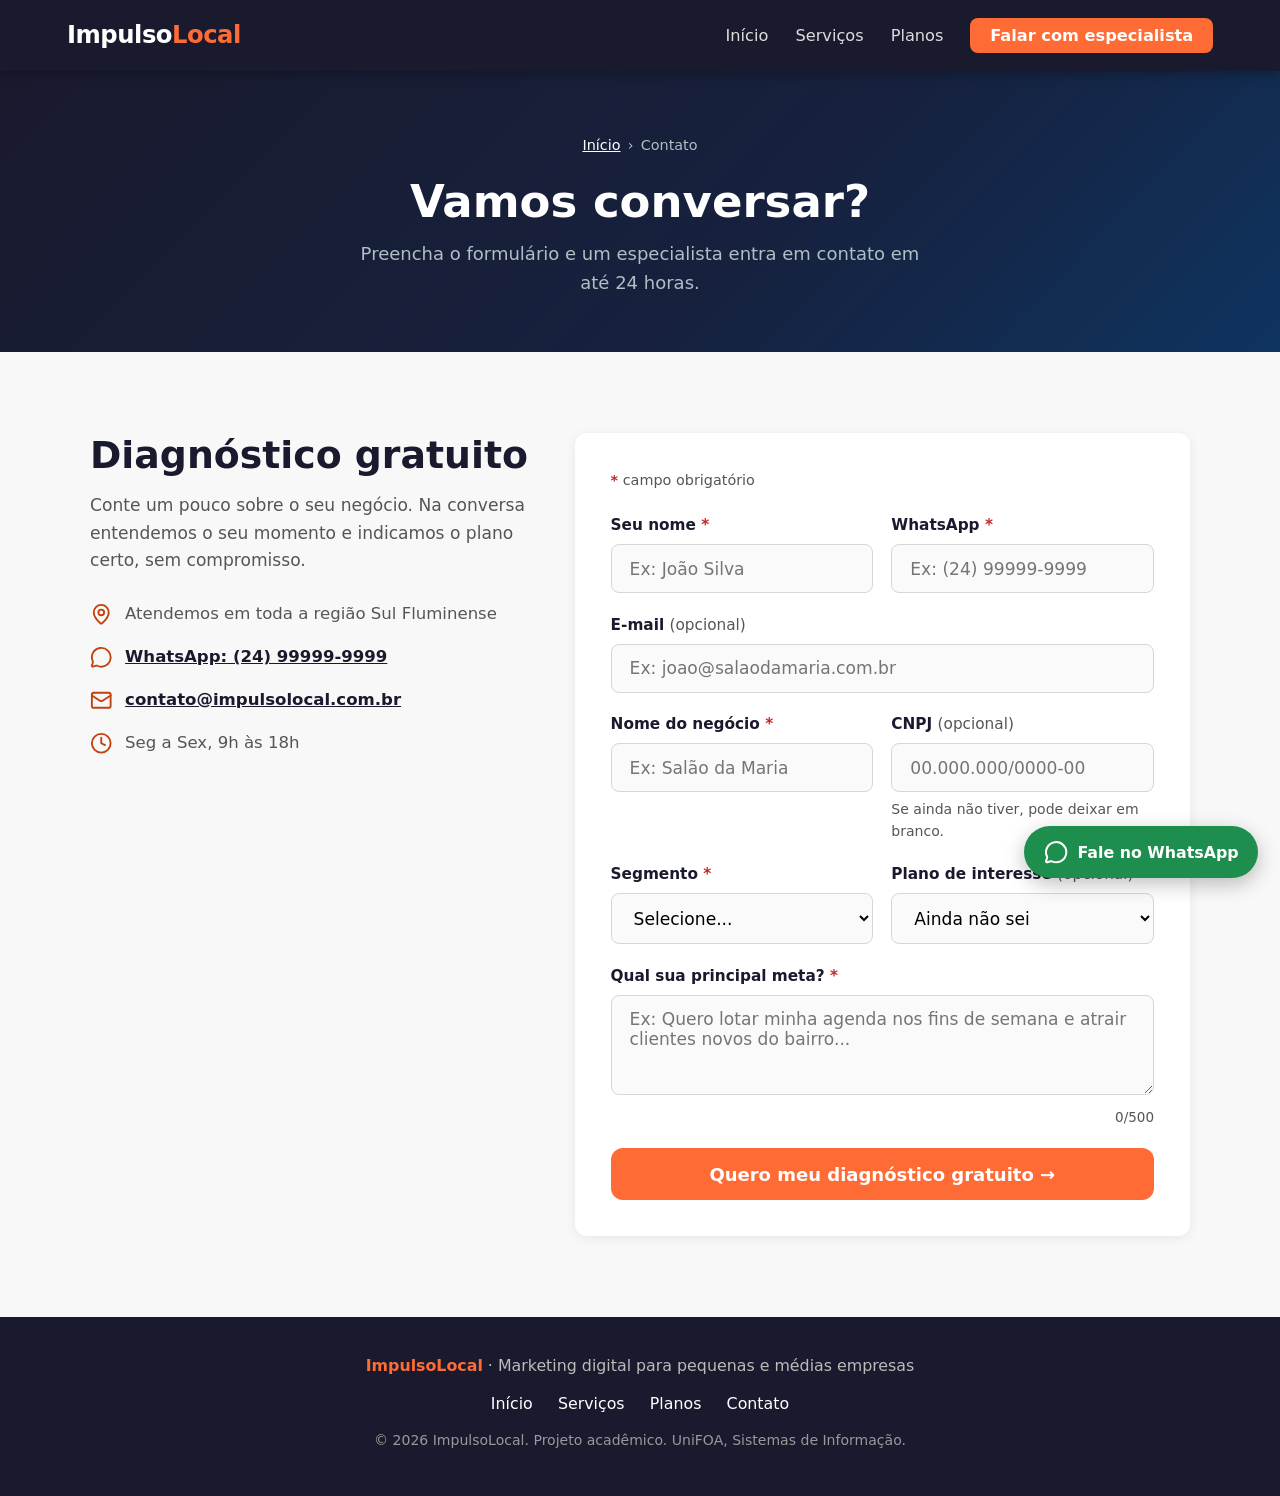
==== Projeto-pequenos-negocios/contato.html @ 8b4b6181 "Add files via upload" ====
<!DOCTYPE html>
<html lang="pt-BR">
<head>
  <meta charset="UTF-8" />
  <meta name="viewport" content="width=device-width, initial-scale=1.0" />
  <meta name="description" content="Peça seu diagnóstico gratuito." />
  <title>Contato · ImpulsoLocal</title>
  <link rel="stylesheet" href="css/style.css" />
</head>
<body>

  <!-- NAVBAR (igual em todas as páginas) -->
  <nav aria-label="Menu principal">
    <div class="nav-inner">
      <a href="index.html" class="logo">Impulso<span>Local</span></a>
      <button class="menu-toggle" id="menuToggle" aria-expanded="false" aria-controls="navLinks" aria-label="Abrir menu">
        <svg class="icon icon-abrir" viewBox="0 0 24 24" aria-hidden="true"><path d="M4 5h16"/><path d="M4 12h16"/><path d="M4 19h16"/></svg>
        <svg class="icon icon-fechar" viewBox="0 0 24 24" aria-hidden="true"><path d="M18 6 6 18"/><path d="m6 6 12 12"/></svg>
      </button>
      <ul class="nav-links" id="navLinks">
        <li><a href="index.html">Início</a></li>
        <li><a href="servicos.html">Serviços</a></li>
        <li><a href="planos.html">Planos</a></li>
        <li><a href="contato.html" class="nav-cta" aria-current="page">Falar com especialista</a></li>
      </ul>
    </div>
  </nav>

  <!-- CABEÇALHO DA PÁGINA -->
  <header class="page-header">
    <ol class="breadcrumb" aria-label="Você está em">
      <li><a href="index.html">Início</a></li>
      <li aria-current="page">Contato</li>
    </ol>
    <h1>Vamos conversar?</h1>
    <p>Preencha o formulário e um especialista entra em contato em até 24 horas.</p>
  </header>

  <main>
    <section class="bg-cinza">
      <div class="container">
        <div class="form-grid">

          <!-- Informações de contato -->
          <aside class="form-info">
            <h2 class="section-title">Diagnóstico gratuito</h2>
            <p>Conte um pouco sobre o seu negócio. Na conversa entendemos o seu momento e indicamos o plano certo, sem compromisso.</p>
            <div class="contact-item"><svg class="icon" viewBox="0 0 24 24" aria-hidden="true"><path d="M20 10c0 4.993-5.539 10.193-7.399 11.799a1 1 0 0 1-1.202 0C9.539 20.193 4 14.993 4 10a8 8 0 0 1 16 0"/><circle cx="12" cy="10" r="3"/></svg><span>Atendemos em toda a região Sul Fluminense</span></div>
            <div class="contact-item"><svg class="icon" viewBox="0 0 24 24" aria-hidden="true"><path d="M2.992 16.342a2 2 0 0 1 .094 1.167l-1.065 3.29a1 1 0 0 0 1.236 1.168l3.413-.998a2 2 0 0 1 1.099.092 10 10 0 1 0-4.777-4.719"/></svg><a href="https://wa.me/5524999999999?text=Ol%C3%A1!%20Vim%20pelo%20site%20e%20quero%20saber%20mais%20sobre%20a%20ImpulsoLocal." target="_blank" rel="noopener">WhatsApp: (24) 99999-9999</a></div>
            <div class="contact-item"><svg class="icon" viewBox="0 0 24 24" aria-hidden="true"><path d="m22 7-8.991 5.727a2 2 0 0 1-2.009 0L2 7"/><rect x="2" y="4" width="20" height="16" rx="2"/></svg><a href="mailto:contato@impulsolocal.com.br">contato@impulsolocal.com.br</a></div>
            <div class="contact-item"><svg class="icon" viewBox="0 0 24 24" aria-hidden="true"><circle cx="12" cy="12" r="10"/><path d="M12 6v6l4 2"/></svg><span>Seg a Sex, 9h às 18h</span></div>
          </aside>

          <!-- Formulário -->
          <div class="form-box">
            <form id="leadForm" novalidate>
              <p class="form-legenda"><span class="obrigatorio" aria-hidden="true">*</span> campo obrigatório</p>

              <!-- Aparece quando o visitante já enviou um pedido antes -->
              <div class="aviso-dados" id="avisoDados" role="status">
                <span>Preenchemos com os dados do seu último pedido.</span>
                <button type="button" class="link-botao" id="limparDados">Limpar formulário</button>
              </div>

              <div class="form-row">
                <div class="form-group">
                  <label for="nome">Seu nome <span class="obrigatorio" aria-hidden="true">*</span></label>
                  <input type="text" id="nome" name="nome" placeholder="Ex: João Silva" autocomplete="name" required aria-describedby="erro-nome" />
                  <p class="msg-erro" id="erro-nome" aria-live="polite"></p>
                </div>
                <div class="form-group">
                  <label for="whatsapp">WhatsApp <span class="obrigatorio" aria-hidden="true">*</span></label>
                  <input type="text" id="whatsapp" name="whatsapp" placeholder="Ex: (24) 99999-9999" inputmode="numeric" maxlength="15" autocomplete="tel-national" required aria-describedby="erro-whatsapp" />
                  <p class="msg-erro" id="erro-whatsapp" aria-live="polite"></p>
                </div>
              </div>

              <div class="form-group">
                <label for="email">E-mail <span class="opcional">(opcional)</span></label>
                <input type="email" id="email" name="email" placeholder="Ex: joao@salaodamaria.com.br" autocomplete="email" aria-describedby="erro-email" />
                <p class="msg-erro" id="erro-email" aria-live="polite"></p>
              </div>

              <div class="form-row">
                <div class="form-group">
                  <label for="empresa">Nome do negócio <span class="obrigatorio" aria-hidden="true">*</span></label>
                  <input type="text" id="empresa" name="empresa" placeholder="Ex: Salão da Maria" autocomplete="organization" required aria-describedby="erro-empresa" />
                  <p class="msg-erro" id="erro-empresa" aria-live="polite"></p>
                </div>
                <div class="form-group">
                  <label for="cnpj">CNPJ <span class="opcional">(opcional)</span></label>
                  <input type="text" id="cnpj" name="cnpj" placeholder="00.000.000/0000-00" inputmode="numeric" maxlength="18" aria-describedby="erro-cnpj dica-cnpj" />
                  <p class="dica" id="dica-cnpj">Se ainda não tiver, pode deixar em branco.</p>
                  <p class="msg-erro" id="erro-cnpj" aria-live="polite"></p>
                </div>
              </div>

              <div class="form-row">
                <div class="form-group">
                  <label for="segmento">Segmento <span class="obrigatorio" aria-hidden="true">*</span></label>
                  <select id="segmento" name="segmento" required aria-describedby="erro-segmento">
                    <option value="">Selecione...</option>
                  <option>Restaurante / Lanchonete</option>
                  <option>Salão de Beleza / Barbearia</option>
                  <option>Academia / Crossfit</option>
                  <option>Clínica / Saúde</option>
                  <option>Loja de Roupas / Moda</option>
                  <option>Oficina / Auto</option>
                  <option>Imobiliária</option>
                  <option>Educação / Cursos</option>
                  <option>Outro</option>
                  </select>
                  <p class="msg-erro" id="erro-segmento" aria-live="polite"></p>
                </div>
                <div class="form-group">
                  <label for="plano">Plano de interesse <span class="opcional">(opcional)</span></label>
                  <select id="plano" name="plano">
                    <option value="">Ainda não sei</option>
                    <option value="inicial">Starter · 1 canal</option>
                    <option value="crescimento">Crescimento · 2 canais</option>
                    <option value="profissional">Profissional · todos os canais</option>
                  </select>
                </div>
              </div>

              <div class="form-group">
                <label for="meta">Qual sua principal meta? <span class="obrigatorio" aria-hidden="true">*</span></label>
                <textarea id="meta" name="meta" maxlength="500" placeholder="Ex: Quero lotar minha agenda nos fins de semana e atrair clientes novos do bairro..." required aria-describedby="erro-meta contador-meta"></textarea>
                <p class="contador" id="contador-meta">0/500</p>
                <p class="msg-erro" id="erro-meta" aria-live="polite"></p>
              </div>

              <div class="form-acoes">
                <button type="submit" class="btn-primary btn-submit" id="btnEnviar">Quero meu diagnóstico gratuito →</button>
                <button type="button" class="btn-primary btn-outline btn-cancelar" id="btnCancelar">Cancelar envio</button>
              </div>
            </form>

            <!-- Tela de sucesso -->
            <div class="form-success" id="formSuccess" role="status" tabindex="-1">
              <div class="success-icon"><svg class="icon" viewBox="0 0 24 24" aria-hidden="true"><path d="M20 6 9 17l-5-5"/></svg></div>
              <h2>Pedido enviado, <span id="nomeSucesso"></span>!</h2>
              <p>Nossa equipe vai chamar você no WhatsApp <strong id="zapSucesso"></strong> em até 24 horas.</p>
              <div class="success-acoes">
                <button type="button" class="btn-primary btn-outline" id="btnCorrigir">Corrigir meus dados</button>
                <button type="button" class="btn-primary" id="btnNovo">Enviar outro pedido</button>
              </div>
            </div>
          </div>

        </div>
      </div>
    </section>
  </main>

  <!-- RODAPÉ -->
  <footer>
    <p><strong>ImpulsoLocal</strong> · Marketing digital para pequenas e médias empresas</p>
    <ul class="footer-links">
      <li><a href="index.html">Início</a></li>
      <li><a href="servicos.html">Serviços</a></li>
      <li><a href="planos.html">Planos</a></li>
      <li><a href="contato.html">Contato</a></li>
    </ul>
    <p class="copy">© <span id="ano">2026</span> ImpulsoLocal. Projeto acadêmico. UniFOA, Sistemas de Informação.</p>
  </footer>

  <!-- Botão flutuante: caminho alternativo para quem não quer preencher formulário -->
  <a href="https://wa.me/5524999999999?text=Ol%C3%A1!%20Vim%20pelo%20site%20e%20quero%20saber%20mais%20sobre%20a%20ImpulsoLocal." class="whatsapp-float" target="_blank" rel="noopener" aria-label="Conversar pelo WhatsApp (abre em nova aba)">
    <svg class="icon" viewBox="0 0 24 24" aria-hidden="true"><path d="M2.992 16.342a2 2 0 0 1 .094 1.167l-1.065 3.29a1 1 0 0 0 1.236 1.168l3.413-.998a2 2 0 0 1 1.099.092 10 10 0 1 0-4.777-4.719"/></svg>
    <span class="rotulo">Fale no WhatsApp</span>
  </a>

  <script src="js/main.js"></script>
  <script src="js/formulario.js"></script>
</body>
</html>
---- Projeto-pequenos-negocios/css/style.css ----
/* =========================================================
   ImpulsoLocal · Folha de estilos única do site
   Organização:
     1. Variáveis e reset
     2. Componentes globais (botões, títulos, ícones)
     3. Navbar + menu hambúrguer
     4. Seções da Home
     5. Página Serviços
     6. Página Planos
     7. Página Contato (formulário)
     8. Rodapé e botão flutuante de WhatsApp
     9. Responsividade (media queries)
   Todos os layouts de grade usam FLEXBOX (display:flex + flex-wrap).
   ========================================================= */

/* ---------- 1. Variáveis e reset ---------- */
*, *::before, *::after { box-sizing: border-box; margin: 0; padding: 0; }

:root {
  --laranja: #FF6B35;
  --laranja-escuro: #E05520;
  --laranja-texto: #C2410C;   /* laranja escuro para TEXTO sobre fundo claro (contraste 5,2:1) */
  --azul: #1A1A2E;
  --azul-medio: #16213E;
  --cinza-claro: #F8F8F8;
  --cinza-texto: #555;
  --branco: #fff;
  --erro: #C62828;
  --sucesso: #2E7D32;
  --radius: 12px;
  --sombra: 0 2px 12px rgba(0, 0, 0, .06);
}

html {
  scroll-behavior: smooth;
  font-size: 18px; /* veio do antigo corpo.css: base maior = leitura mais fácil */
}

body {
  font-family: 'Segoe UI', system-ui, sans-serif;
  color: #222;
  background: var(--branco);
  line-height: 1.6;
}

img, svg { display: block; }

/* Foco visível para quem navega pelo teclado */
a:focus-visible,
button:focus-visible,
input:focus-visible,
select:focus-visible,
textarea:focus-visible {
  outline: 3px solid var(--laranja);
  outline-offset: 2px;
}

/* Texto só para leitores de tela */
.sr-only {
  position: absolute; width: 1px; height: 1px;
  overflow: hidden; clip: rect(0 0 0 0); white-space: nowrap;
}

/* ---------- 2. Componentes globais ---------- */
.container { max-width: 1100px; margin: 0 auto; }
section { padding: 4.5rem 1.5rem; }

.section-title {
  font-size: clamp(1.5rem, 3vw, 2.1rem);
  font-weight: 800;
  margin-bottom: .8rem;
  color: var(--azul);
  line-height: 1.2;
}
.section-sub {
  color: var(--cinza-texto);
  max-width: 560px;
  font-size: 1rem;
}
.text-center { text-align: center; }
.text-center .section-sub { margin: 0 auto; }

.icon {
  width: 1em; height: 1em;
  stroke: currentColor; fill: none;
  stroke-width: 2; stroke-linecap: round; stroke-linejoin: round;
  flex-shrink: 0;
}

.btn-primary,
.btn-secondary {
  display: inline-flex;
  align-items: center;
  justify-content: center;
  gap: .5rem;
  padding: .85rem 1.8rem;
  border-radius: var(--radius);
  font-weight: 700;
  font-size: 1rem;
  font-family: inherit;
  text-decoration: none;
  cursor: pointer;
  transition: background .2s, transform .15s, border-color .2s, color .2s;
}
.btn-primary {
  background: var(--laranja);
  color: var(--branco);
  border: none;
}
.btn-primary:hover { background: var(--laranja-escuro); transform: translateY(-2px); }
.btn-secondary {
  background: transparent;
  color: var(--branco);
  border: 2px solid rgba(255, 255, 255, .4);
  font-weight: 600;
}
.btn-secondary:hover { border-color: var(--laranja); color: var(--laranja); }

/* Botão "contorno" para fundos claros */
.btn-outline {
  background: transparent;
  color: var(--azul);
  border: 2px solid var(--azul);
}
.btn-outline:hover { background: var(--azul); color: var(--branco); }

/* Cabeçalho das páginas internas */
.page-header {
  background: linear-gradient(135deg, var(--azul) 0%, var(--azul-medio) 60%, #0f3460 100%);
  color: var(--branco);
  text-align: center;
  padding: 3.5rem 1.5rem 3rem;
}
.page-header h1 { font-size: clamp(1.7rem, 4vw, 2.5rem); font-weight: 900; line-height: 1.2; margin-bottom: .6rem; }
.page-header p { color: #b0bec5; max-width: 560px; margin: 0 auto; }

/* Trilha de navegação (onde estou?) */
.breadcrumb {
  display: flex;
  justify-content: center;
  gap: .4rem;
  list-style: none;
  font-size: .8rem;
  color: #b0bec5;
  margin-bottom: 1rem;
}
.breadcrumb a { color: #fff; }
.breadcrumb li + li::before { content: "›"; margin-right: .4rem; }

/* ---------- 3. Navbar + menu hambúrguer ---------- */
nav {
  position: sticky;
  top: 0;
  z-index: 100;
  background: var(--azul);
  box-shadow: 0 2px 12px rgba(0, 0, 0, .3);
}
.nav-inner {
  max-width: 1200px;
  margin: 0 auto;
  padding: .9rem 1.5rem;
  display: flex;
  justify-content: space-between;
  align-items: center;
  gap: 1rem;
}
.logo {
  font-size: 1.35rem;
  font-weight: 800;
  color: var(--branco);
  letter-spacing: -0.5px;
  text-decoration: none;
}
.logo span { color: var(--laranja); }

.nav-links {
  display: flex;
  align-items: center;
  gap: 1.5rem;
  list-style: none;
}
.nav-links a {
  color: #ddd;
  text-decoration: none;
  font-size: .9rem;
  padding: .3rem 0;
  border-bottom: 2px solid transparent;
  transition: color .2s, border-color .2s;
}
.nav-links a:hover { color: var(--laranja); }
/* Página atual destacada (aria-current="page") */
.nav-links a[aria-current="page"] { color: var(--branco); border-bottom-color: var(--laranja); }

.nav-cta {
  background: var(--laranja);
  color: var(--branco) !important;
  padding: .45rem 1.1rem !important;
  border-radius: 8px;
  font-weight: 700;
  border-bottom: none !important;
}
.nav-cta:hover { background: var(--laranja-escuro); }

.menu-toggle {
  display: none; /* só aparece no celular */
  background: none;
  border: 2px solid rgba(255, 255, 255, .3);
  border-radius: 8px;
  color: var(--branco);
  padding: .35rem;
  cursor: pointer;
  font-size: 1.4rem;
}
.menu-toggle .icon-fechar { display: none; }
.menu-toggle[aria-expanded="true"] .icon-abrir { display: none; }
.menu-toggle[aria-expanded="true"] .icon-fechar { display: block; }

/* ---------- 4. Seções da Home ---------- */
.hero {
  background: linear-gradient(135deg, var(--azul) 0%, var(--azul-medio) 60%, #0f3460 100%);
  color: var(--branco);
  padding: 5.5rem 1.5rem 5rem;
  text-align: center;
}
.hero h1 {
  font-size: clamp(1.9rem, 5vw, 3.1rem);
  font-weight: 900;
  line-height: 1.15;
  max-width: 860px;
  margin: 0 auto 1.2rem;
}
.hero h1 em { font-style: normal; color: var(--laranja); }
.hero p {
  font-size: 1.05rem;
  color: #b0bec5;
  max-width: 560px;
  margin: 0 auto 2.3rem;
}
.hero-btns { display: flex; gap: 1rem; justify-content: center; flex-wrap: wrap; }

/* Barra de números: texto em azul sobre laranja (contraste 6:1, antes era 2,9:1) */
.stats-bar {
  background: var(--laranja);
  display: flex;
  justify-content: center;
  flex-wrap: wrap;
  gap: 1.5rem 3rem;
  padding: 1.3rem 1.5rem;
}
.stat { text-align: center; color: var(--azul); flex: 0 1 auto; }
.stat strong { display: block; font-size: 1.6rem; font-weight: 900; line-height: 1.2; }
.stat span { font-size: .85rem; font-weight: 600; }

/* Como funciona */
.bg-cinza { background: var(--cinza-claro); }
.steps-grid {
  display: flex;
  flex-wrap: wrap;
  gap: 1.5rem;
  margin-top: 2.5rem;
}
.step-card {
  flex: 1 1 220px;
  background: var(--branco);
  border-radius: var(--radius);
  padding: 2rem 1.5rem;
  text-align: center;
  box-shadow: var(--sombra);
  border-top: 4px solid var(--laranja);
  transition: transform .2s, box-shadow .2s;
}
.step-card:hover { transform: translateY(-4px); box-shadow: 0 8px 24px rgba(0, 0, 0, .1); }
.step-num {
  width: 48px; height: 48px;
  border-radius: 50%;
  background: var(--azul);
  color: var(--branco);
  font-size: 1.2rem;
  font-weight: 800;
  display: flex; align-items: center; justify-content: center;
  margin: 0 auto 1rem;
}
.step-card h3 { font-size: 1.05rem; font-weight: 700; margin-bottom: .5rem; color: var(--azul); }
.step-card p { font-size: .9rem; color: var(--cinza-texto); }

/* Para quem (antes ficava no corpo.css, agora em Flexbox) */
.audience-grid {
  list-style: none;
  display: flex;
  flex-wrap: wrap;
  justify-content: center;
  gap: 1.2rem;
  max-width: 820px;
  margin: 2.5rem auto 0;
}
.audience-item {
  flex: 1 1 220px;
  max-width: 260px;
  background: var(--branco);
  border-radius: var(--radius);
  padding: 1.5rem 1rem;
  text-align: center;
  box-shadow: var(--sombra);
  font-weight: 600;
  color: var(--azul);
  font-size: .95rem;
  transition: background .2s, color .2s;
}
.audience-item:hover { background: var(--azul); color: var(--branco); }
.audience-item .icon { width: 2.2rem; height: 2.2rem; margin: 0 auto .6rem; color: var(--laranja); }

/* Chamadas para as páginas internas */
.preview-grid {
  display: flex;
  flex-wrap: wrap;
  gap: 1.5rem;
  margin-top: 2.5rem;
}
.preview-card {
  flex: 1 1 300px;
  border: 1px solid #e3e3e3;
  border-radius: var(--radius);
  padding: 2rem;
  text-align: left;
  display: flex;
  flex-direction: column;
  gap: .8rem;
}
.preview-card h3 { color: var(--azul); font-size: 1.15rem; }
.preview-card p { color: var(--cinza-texto); font-size: .92rem; flex-grow: 1; }
.preview-card .btn-primary,
.preview-card .btn-outline { align-self: flex-start; }

/* Depoimentos */
.bg-azul { background: var(--azul); color: var(--branco); }
.bg-azul .section-title { color: var(--branco); }
.depo-grid {
  display: flex;
  flex-wrap: wrap;
  gap: 1.5rem;
  margin-top: 2.5rem;
  text-align: left;
}
.depo-card {
  flex: 1 1 280px;
  background: rgba(255, 255, 255, .05);
  border: 1px solid rgba(255, 255, 255, .12);
  border-radius: var(--radius);
  padding: 1.8rem;
  display: flex;
  flex-direction: column;
}
.depo-stars { color: var(--laranja); font-size: 1.1rem; margin-bottom: .8rem; letter-spacing: 2px; }
.depo-text { font-size: .95rem; color: #ddd; margin-bottom: 1.2rem; font-style: italic; flex-grow: 1; }
.depo-author { display: flex; align-items: center; gap: .8rem; }
.depo-avatar {
  width: 42px; height: 42px;
  border-radius: 50%;
  background: var(--laranja);
  display: flex; align-items: center; justify-content: center;
  font-weight: 800;
  color: var(--azul);
  flex-shrink: 0;
}
.depo-name { font-weight: 700; font-size: .95rem; }
.depo-biz { font-size: .82rem; color: #aab; }

/* CTA final */
.cta-section {
  background: linear-gradient(135deg, var(--laranja) 0%, var(--laranja-escuro) 100%);
  color: var(--azul);
  text-align: center;
  padding: 4.5rem 1.5rem;
}
.cta-section h2 { font-size: clamp(1.5rem, 3vw, 2.3rem); font-weight: 900; margin-bottom: 1rem; }
.cta-section p { font-size: 1.02rem; max-width: 520px; margin: 0 auto 2.2rem; font-weight: 500; }
.cta-section .btn-primary { background: var(--azul); color: var(--branco); font-size: 1.05rem; padding: 1rem 2.4rem; }
.cta-section .btn-primary:hover { background: #0a0a1a; }

/* ---------- 5. Página Serviços ---------- */
.services-grid {
  display: flex;
  flex-wrap: wrap;
  gap: 1.5rem;
  margin-top: 2.5rem;
  text-align: left;
}
.service-card {
  flex: 1 1 290px;
  background: var(--branco);
  border: 1px solid #e3e3e3;
  border-radius: var(--radius);
  padding: 1.8rem;
  display: flex;
  flex-direction: column;
  transition: border-color .2s, box-shadow .2s;
}
.service-card:hover { border-color: var(--laranja); box-shadow: 0 4px 20px rgba(255, 107, 53, .12); }
.service-icon {
  width: 3rem; height: 3rem;
  border-radius: 10px;
  background: rgba(255, 107, 53, .12);
  color: var(--laranja-texto);
  display: flex; align-items: center; justify-content: center;
  font-size: 1.5rem;
  margin-bottom: 1rem;
}
.service-card h3 { font-size: 1.05rem; font-weight: 700; color: var(--azul); margin-bottom: .5rem; }
.service-card p { font-size: .9rem; color: var(--cinza-texto); flex-grow: 1; }
.service-tag {
  align-self: flex-start;
  margin-top: .9rem;
  font-size: .75rem;
  background: rgba(255, 107, 53, .12);
  color: var(--laranja-texto);
  padding: .2rem .6rem;
  border-radius: 6px;
  font-weight: 700;
}

/* ---------- 6. Página Planos ---------- */
/* Alternador mensal / anual */
.billing-toggle {
  display: inline-flex;
  background: var(--branco);
  border: 2px solid #e3e3e3;
  border-radius: 999px;
  padding: .3rem;
  margin-top: 1.8rem;
  gap: .3rem;
}
.billing-toggle button {
  border: none;
  background: transparent;
  font-family: inherit;
  font-size: .9rem;
  font-weight: 600;
  color: var(--cinza-texto);
  padding: .5rem 1.2rem;
  border-radius: 999px;
  cursor: pointer;
}
.billing-toggle button[aria-pressed="true"] { background: var(--azul); color: var(--branco); }
.billing-toggle .desconto { color: var(--sucesso); font-size: .78rem; }
.billing-toggle button[aria-pressed="true"] .desconto { color: #9be7a0; }

.plans-grid {
  display: flex;
  flex-wrap: wrap;
  justify-content: center;
  align-items: flex-start;
  gap: 1.5rem;
  margin-top: 3rem;
  text-align: left;
}
.plan-card {
  flex: 1 1 290px;
  max-width: 360px;
  border: 2px solid #e3e3e3;
  border-radius: var(--radius);
  padding: 2rem 1.8rem;
  position: relative;
  background: var(--branco);
  transition: transform .2s;
}
.plan-card:hover { transform: translateY(-4px); }
.plan-card.destaque { border-color: var(--laranja); box-shadow: 0 8px 32px rgba(255, 107, 53, .2); }
.plan-badge {
  position: absolute;
  top: -14px; left: 50%;
  transform: translateX(-50%);
  background: var(--azul);
  color: var(--branco);
  font-size: .75rem;
  font-weight: 700;
  padding: .25rem .8rem;
  border-radius: 20px;
  white-space: nowrap;
}
.plan-name { font-size: 1.15rem; font-weight: 800; color: var(--azul); }
.plan-porte {
  display: inline-block;
  font-size: .78rem;
  font-weight: 700;
  color: var(--laranja-texto);
  background: rgba(255, 107, 53, .12);
  padding: .15rem .55rem;
  border-radius: 6px;
  margin-top: .3rem;
}
.plan-price { font-size: 2.1rem; font-weight: 900; color: var(--azul); margin: .7rem 0 0; line-height: 1.2; }
.plan-price .valor { font-size: inherit; font-weight: inherit; color: inherit; }
.plan-price span:not(.valor) { font-size: 1rem; font-weight: 400; color: var(--cinza-texto); }
.plan-cobranca { font-size: .8rem; color: var(--cinza-texto); min-height: 1.3em; }
.plan-desc { font-size: .9rem; color: var(--cinza-texto); margin: .8rem 0 1rem; }

.plan-features { list-style: none; margin-bottom: .6rem; }
.plan-features li {
  font-size: .9rem;
  color: #333;
  padding: .4rem 0;
  border-bottom: 1px solid #f0f0f0;
  display: flex;
  gap: .5rem;
  align-items: flex-start;
}
.plan-features li .icon { color: var(--sucesso); margin-top: .25rem; }
.plan-features.extra { display: none; }        /* recursos em comum ficam escondidos */
.plan-features.extra.aberto { display: block; } /* ... até o usuário pedir */

.btn-ver-mais {
  background: none;
  border: none;
  font-family: inherit;
  font-size: .85rem;
  font-weight: 600;
  color: var(--laranja-texto);
  cursor: pointer;
  display: inline-flex;
  align-items: center;
  gap: .3rem;
  padding: .3rem 0;
  margin-bottom: 1.4rem;
}
.btn-ver-mais .icon { transition: transform .2s; }
.btn-ver-mais[aria-expanded="true"] .icon { transform: rotate(180deg); }

.btn-plan { display: flex; width: 100%; }

.plans-nota { margin-top: 2rem; font-size: .88rem; color: var(--cinza-texto); }

/* ---------- 7. Página Contato (formulário) ---------- */
.form-grid {
  display: flex;
  flex-wrap: wrap;
  gap: 2.5rem;
  align-items: flex-start;
}
.form-info { flex: 1 1 300px; }
.form-box { flex: 1.4 1 420px; }

.form-info p { color: var(--cinza-texto); font-size: .95rem; margin-bottom: 1.5rem; }
.contact-item { display: flex; gap: .7rem; margin-bottom: .9rem; align-items: center; }
.contact-item .icon { font-size: 1.25rem; color: var(--laranja-texto); }
.contact-item span, .contact-item a { font-size: .92rem; color: var(--cinza-texto); }
.contact-item a { color: var(--azul); font-weight: 600; }

.form-box {
  background: var(--branco);
  border-radius: var(--radius);
  padding: 2rem;
  box-shadow: 0 2px 12px rgba(0, 0, 0, .07);
}
.form-legenda { font-size: .8rem; color: var(--cinza-texto); margin-bottom: 1.2rem; }
.obrigatorio { color: var(--erro); font-weight: 700; }

.aviso-dados {
  display: none;
  background: #FFF4EE;
  border: 1px solid rgba(255, 107, 53, .35);
  border-radius: 8px;
  padding: .7rem 1rem;
  font-size: .85rem;
  color: var(--azul);
  margin-bottom: 1.2rem;
  justify-content: space-between;
  align-items: center;
  gap: 1rem;
  flex-wrap: wrap;
}
.aviso-dados.visivel { display: flex; }
.link-botao {
  background: none; border: none; padding: 0;
  font-family: inherit; font-size: inherit; font-weight: 700;
  color: var(--laranja-texto);
  text-decoration: underline;
  cursor: pointer;
}

.form-row { display: flex; flex-wrap: wrap; gap: 0 1rem; }
.form-row .form-group { flex: 1 1 200px; }
.form-group { margin-bottom: 1.1rem; }
.form-group label { display: block; font-size: .85rem; font-weight: 600; color: var(--azul); margin-bottom: .35rem; }
.form-group .opcional { font-weight: 400; color: var(--cinza-texto); }
.form-group input,
.form-group select,
.form-group textarea {
  width: 100%;
  padding: .75rem 1rem;
  border: 1.5px solid #d6d6d6;
  border-radius: 8px;
  font-size: .95rem;
  font-family: inherit;
  transition: border-color .2s, background .2s;
  background: #fafafa;
}
.form-group input:focus,
.form-group select:focus,
.form-group textarea:focus { border-color: var(--laranja); background: var(--branco); outline: none; }
.form-group textarea { resize: vertical; min-height: 100px; }

/* Estado de erro: borda vermelha + mensagem logo abaixo do campo */
.form-group.com-erro input,
.form-group.com-erro select,
.form-group.com-erro textarea { border-color: var(--erro); background: #FFF6F6; }
.form-group.valido input,
.form-group.valido select,
.form-group.valido textarea { border-color: var(--sucesso); }
.msg-erro {
  display: flex;
  align-items: center;
  gap: .35rem;
  font-size: .8rem;
  color: var(--erro);
  margin-top: .35rem;
  min-height: 0;
}
.msg-erro:empty { display: none; }
.dica { font-size: .78rem; color: var(--cinza-texto); margin-top: .3rem; }
.contador { font-size: .75rem; color: var(--cinza-texto); text-align: right; margin-top: .2rem; }

.form-acoes { display: flex; flex-wrap: wrap; gap: .8rem; }
.btn-submit { flex: 1 1 100%; }
.btn-submit:disabled { opacity: .7; cursor: wait; transform: none; }
.btn-cancelar { display: none; flex: 1 1 100%; }
.btn-cancelar.visivel { display: inline-flex; }

.form-success {
  display: none;
  text-align: center;
  padding: 1.5rem 1rem;
  color: var(--azul);
}
.form-success.visivel { display: block; }
.success-icon {
  width: 64px; height: 64px;
  border-radius: 50%;
  background: #E8F5E9;
  color: var(--sucesso);
  display: flex; align-items: center; justify-content: center;
  font-size: 2rem;
  margin: 0 auto 1rem;
}
.form-success h2 { font-size: 1.2rem; font-weight: 800; margin-bottom: .5rem; }
.form-success p { font-size: .92rem; color: var(--cinza-texto); margin-bottom: 1.5rem; }
.success-acoes { display: flex; flex-wrap: wrap; gap: .8rem; justify-content: center; }

/* ---------- 8. Rodapé e botão flutuante ---------- */
footer {
  background: var(--azul);
  color: #bbb;
  text-align: center;
  padding: 2rem 1.5rem 2.5rem;
  font-size: .88rem;
}
footer strong { color: var(--laranja); }
.footer-links {
  display: flex;
  justify-content: center;
  flex-wrap: wrap;
  gap: .4rem 1.4rem;
  list-style: none;
  margin: .7rem 0;
}
footer a { color: #fff; text-decoration: none; }
footer a:hover { color: var(--laranja); }
.copy { font-size: .78rem; color: #999; }

.whatsapp-float {
  position: fixed;
  right: 1.2rem;
  bottom: 1.2rem;
  z-index: 90;
  display: flex;
  align-items: center;
  gap: .5rem;
  background: #1E8E4E;
  color: var(--branco);
  text-decoration: none;
  font-weight: 700;
  font-size: .88rem;
  padding: .75rem 1.1rem;
  border-radius: 999px;
  box-shadow: 0 6px 20px rgba(0, 0, 0, .25);
  transition: transform .2s, background .2s;
}
.whatsapp-float:hover { transform: translateY(-3px); background: #17733F; }
.whatsapp-float .icon { font-size: 1.35rem; }

/* ---------- 9. Responsividade ---------- */
/* Tablet e celular: navegação vira menu hambúrguer */
@media (max-width: 860px) {
  .menu-toggle { display: flex; }

  .nav-links {
    display: none;                 /* fechado por padrão */
    position: absolute;
    top: 100%;
    left: 0;
    right: 0;
    flex-direction: column;        /* Flexbox em coluna no celular */
    align-items: stretch;
    gap: 0;
    background: var(--azul);
    padding: .5rem 1.5rem 1.2rem;
    box-shadow: 0 10px 20px rgba(0, 0, 0, .3);
  }
  .nav-links.aberto { display: flex; }
  .nav-links a {
    display: block;
    padding: .85rem 0;
    font-size: 1rem;
    border-bottom: 1px solid rgba(255, 255, 255, .08);
  }
  .nav-links a[aria-current="page"] { border-bottom-color: rgba(255, 255, 255, .08); color: var(--laranja); }
  .nav-cta { text-align: center; margin-top: .8rem; }
}

/* Celular */
@media (max-width: 600px) {
  html { font-size: 16px; }
  section { padding: 3.5rem 1.2rem; }
  .hero { padding: 4rem 1.2rem 3.5rem; }
  .hero-btns a { flex: 1 1 100%; }
  .stats-bar { gap: 1rem 2rem; }
  .stat { flex: 1 1 40%; }
  .form-box { padding: 1.4rem; }
  .whatsapp-float .rotulo { display: none; }  /* só o ícone, para não cobrir o conteúdo */
  .whatsapp-float { padding: .85rem; }
}
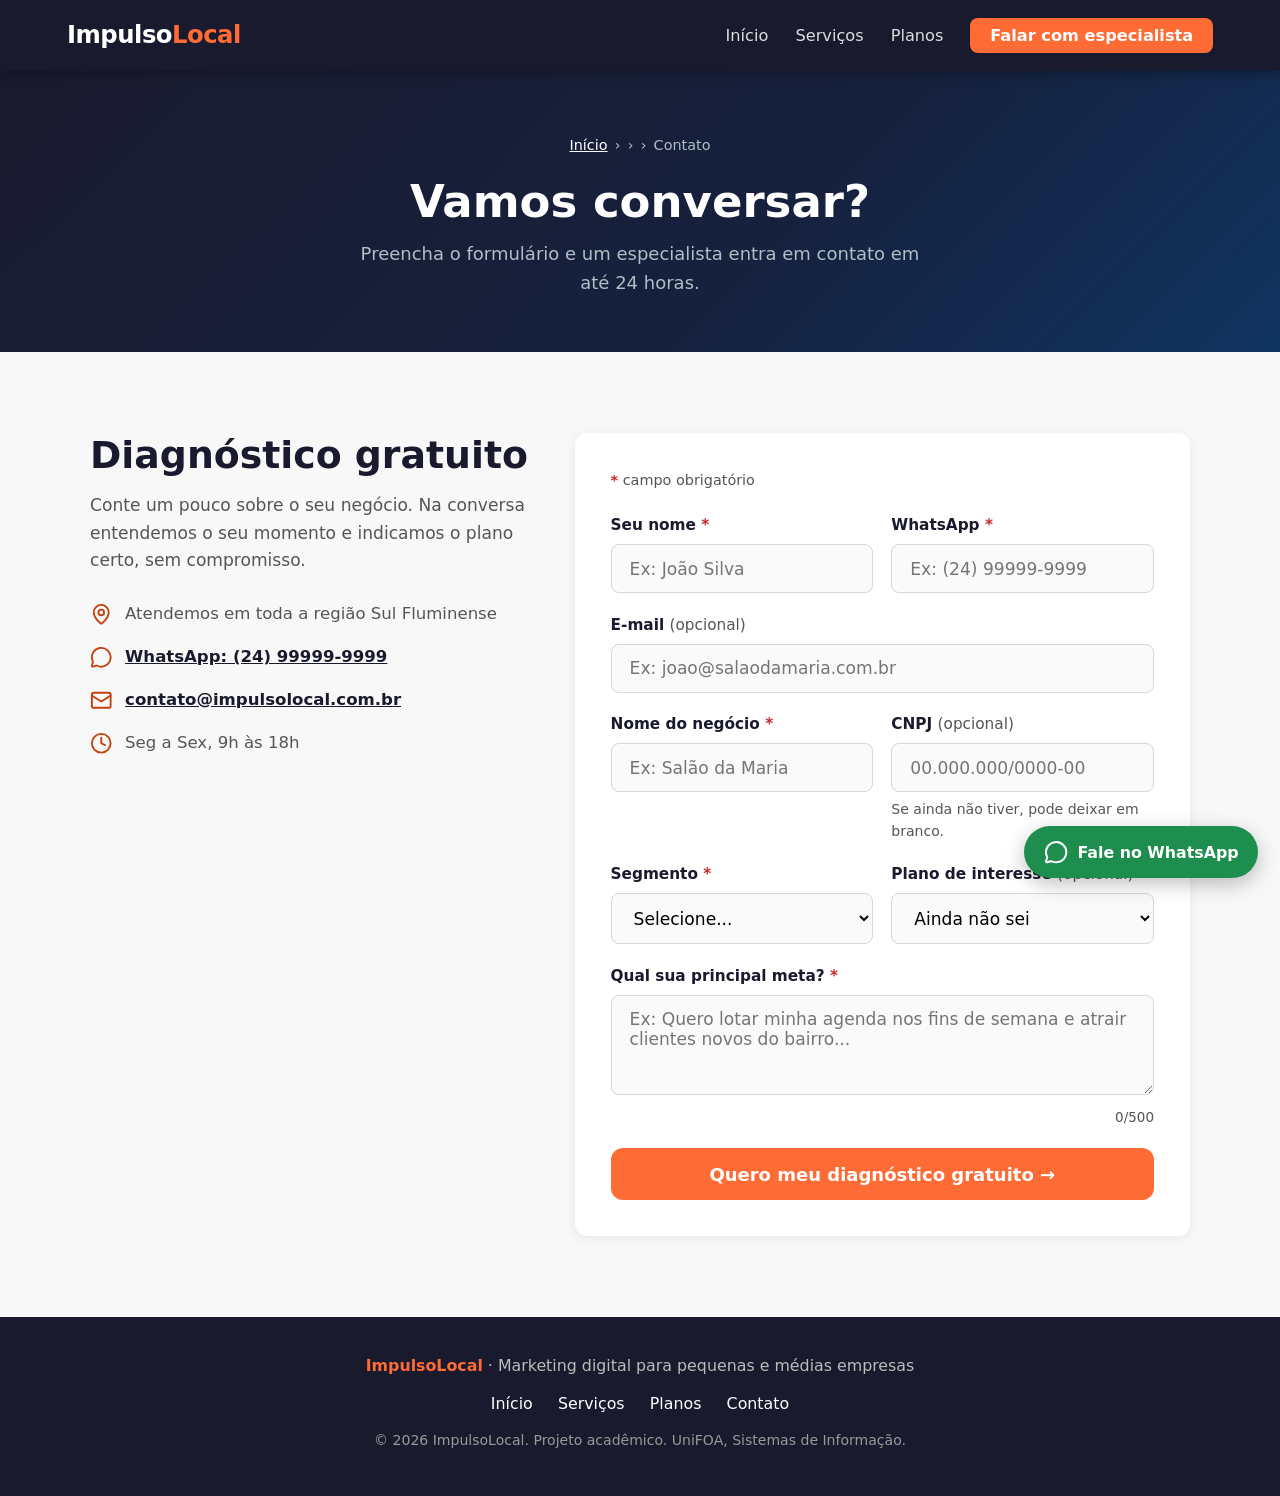
==== commit acc32b44: "Simplifica HTML para o novo CSS (sem menu hambúrguer)" ====
--- a/Projeto-pequenos-negocios/contato.html
+++ b/Projeto-pequenos-negocios/contato.html
@@ -9,19 +9,15 @@
 </head>
 <body>
 
-  <!-- NAVBAR (igual em todas as páginas) -->
+  <!-- menu -->
   <nav aria-label="Menu principal">
     <div class="nav-inner">
       <a href="index.html" class="logo">Impulso<span>Local</span></a>
-      <button class="menu-toggle" id="menuToggle" aria-expanded="false" aria-controls="navLinks" aria-label="Abrir menu">
-        <svg class="icon icon-abrir" viewBox="0 0 24 24" aria-hidden="true"><path d="M4 5h16"/><path d="M4 12h16"/><path d="M4 19h16"/></svg>
-        <svg class="icon icon-fechar" viewBox="0 0 24 24" aria-hidden="true"><path d="M18 6 6 18"/><path d="m6 6 12 12"/></svg>
-      </button>
       <ul class="nav-links" id="navLinks">
         <li><a href="index.html">Início</a></li>
         <li><a href="servicos.html">Serviços</a></li>
         <li><a href="planos.html">Planos</a></li>
-        <li><a href="contato.html" class="nav-cta" aria-current="page">Falar com especialista</a></li>
+        <li><a href="contato.html" class="nav-cta ativo">Falar com especialista</a></li>
       </ul>
     </div>
   </nav>
@@ -30,7 +26,8 @@
   <header class="page-header">
     <ol class="breadcrumb" aria-label="Você está em">
       <li><a href="index.html">Início</a></li>
-      <li aria-current="page">Contato</li>
+      <li>›</li>
+      <li>Contato</li>
     </ol>
     <h1>Vamos conversar?</h1>
     <p>Preencha o formulário e um especialista entra em contato em até 24 horas.</p>
@@ -56,7 +53,7 @@
             <form id="leadForm" novalidate>
               <p class="form-legenda"><span class="obrigatorio" aria-hidden="true">*</span> campo obrigatório</p>
 
-              <!-- Aparece quando o visitante já enviou um pedido antes -->
+              <!-- aparece se a pessoa já mandou o formulário antes -->
               <div class="aviso-dados" id="avisoDados" role="status">
                 <span>Preenchemos com os dados do seu último pedido.</span>
                 <button type="button" class="link-botao" id="limparDados">Limpar formulário</button>
@@ -165,7 +162,7 @@
     <p class="copy">© <span id="ano">2026</span> ImpulsoLocal. Projeto acadêmico. UniFOA, Sistemas de Informação.</p>
   </footer>
 
-  <!-- Botão flutuante: caminho alternativo para quem não quer preencher formulário -->
+  <!-- botão do whatsapp -->
   <a href="https://wa.me/5524999999999?text=Ol%C3%A1!%20Vim%20pelo%20site%20e%20quero%20saber%20mais%20sobre%20a%20ImpulsoLocal." class="whatsapp-float" target="_blank" rel="noopener" aria-label="Conversar pelo WhatsApp (abre em nova aba)">
     <svg class="icon" viewBox="0 0 24 24" aria-hidden="true"><path d="M2.992 16.342a2 2 0 0 1 .094 1.167l-1.065 3.29a1 1 0 0 0 1.236 1.168l3.413-.998a2 2 0 0 1 1.099.092 10 10 0 1 0-4.777-4.719"/></svg>
     <span class="rotulo">Fale no WhatsApp</span>
--- a/Projeto-pequenos-negocios/css/style.css
+++ b/Projeto-pequenos-negocios/css/style.css
@@ -1,4 +1,4 @@
-/* =========================================================
+/* 
    ImpulsoLocal · Folha de estilos única do site
    Organização:
      1. Variáveis e reset
@@ -11,9 +11,9 @@
      8. Rodapé e botão flutuante de WhatsApp
      9. Responsividade (media queries)
    Todos os layouts de grade usam FLEXBOX (display:flex + flex-wrap).
-   ========================================================= */
-
-/* ---------- 1. Variáveis e reset ---------- */
+    */
+
+/*  1. Variáveis e reset  */
 *, *::before, *::after { box-sizing: border-box; margin: 0; padding: 0; }
 
 :root {
@@ -61,7 +61,7 @@
   overflow: hidden; clip: rect(0 0 0 0); white-space: nowrap;
 }
 
-/* ---------- 2. Componentes globais ---------- */
+/*  2. Componentes globais  */
 .container { max-width: 1100px; margin: 0 auto; }
 section { padding: 4.5rem 1.5rem; }
 
@@ -147,7 +147,7 @@
 .breadcrumb a { color: #fff; }
 .breadcrumb li + li::before { content: "›"; margin-right: .4rem; }
 
-/* ---------- 3. Navbar + menu hambúrguer ---------- */
+/*  3. Navbar + menu hambúrguer  */
 nav {
   position: sticky;
   top: 0;
@@ -215,7 +215,7 @@
 .menu-toggle[aria-expanded="true"] .icon-abrir { display: none; }
 .menu-toggle[aria-expanded="true"] .icon-fechar { display: block; }
 
-/* ---------- 4. Seções da Home ---------- */
+/*  4. Seções da Home  */
 .hero {
   background: linear-gradient(135deg, var(--azul) 0%, var(--azul-medio) 60%, #0f3460 100%);
   color: var(--branco);
@@ -377,7 +377,7 @@
 .cta-section .btn-primary { background: var(--azul); color: var(--branco); font-size: 1.05rem; padding: 1rem 2.4rem; }
 .cta-section .btn-primary:hover { background: #0a0a1a; }
 
-/* ---------- 5. Página Serviços ---------- */
+/*  5. Página Serviços  */
 .services-grid {
   display: flex;
   flex-wrap: wrap;
@@ -418,7 +418,7 @@
   font-weight: 700;
 }
 
-/* ---------- 6. Página Planos ---------- */
+/*  6. Página Planos  */
 /* Alternador mensal / anual */
 .billing-toggle {
   display: inline-flex;
@@ -529,7 +529,7 @@
 
 .plans-nota { margin-top: 2rem; font-size: .88rem; color: var(--cinza-texto); }
 
-/* ---------- 7. Página Contato (formulário) ---------- */
+/*  7. Página Contato (formulário)  */
 .form-grid {
   display: flex;
   flex-wrap: wrap;
@@ -645,7 +645,7 @@
 .form-success p { font-size: .92rem; color: var(--cinza-texto); margin-bottom: 1.5rem; }
 .success-acoes { display: flex; flex-wrap: wrap; gap: .8rem; justify-content: center; }
 
-/* ---------- 8. Rodapé e botão flutuante ---------- */
+/*  8. Rodapé e botão flutuante  */
 footer {
   background: var(--azul);
   color: #bbb;
@@ -687,7 +687,7 @@
 .whatsapp-float:hover { transform: translateY(-3px); background: #17733F; }
 .whatsapp-float .icon { font-size: 1.35rem; }
 
-/* ---------- 9. Responsividade ---------- */
+/*  9. Responsividade  */
 /* Tablet e celular: navegação vira menu hambúrguer */
 @media (max-width: 860px) {
   .menu-toggle { display: flex; }
